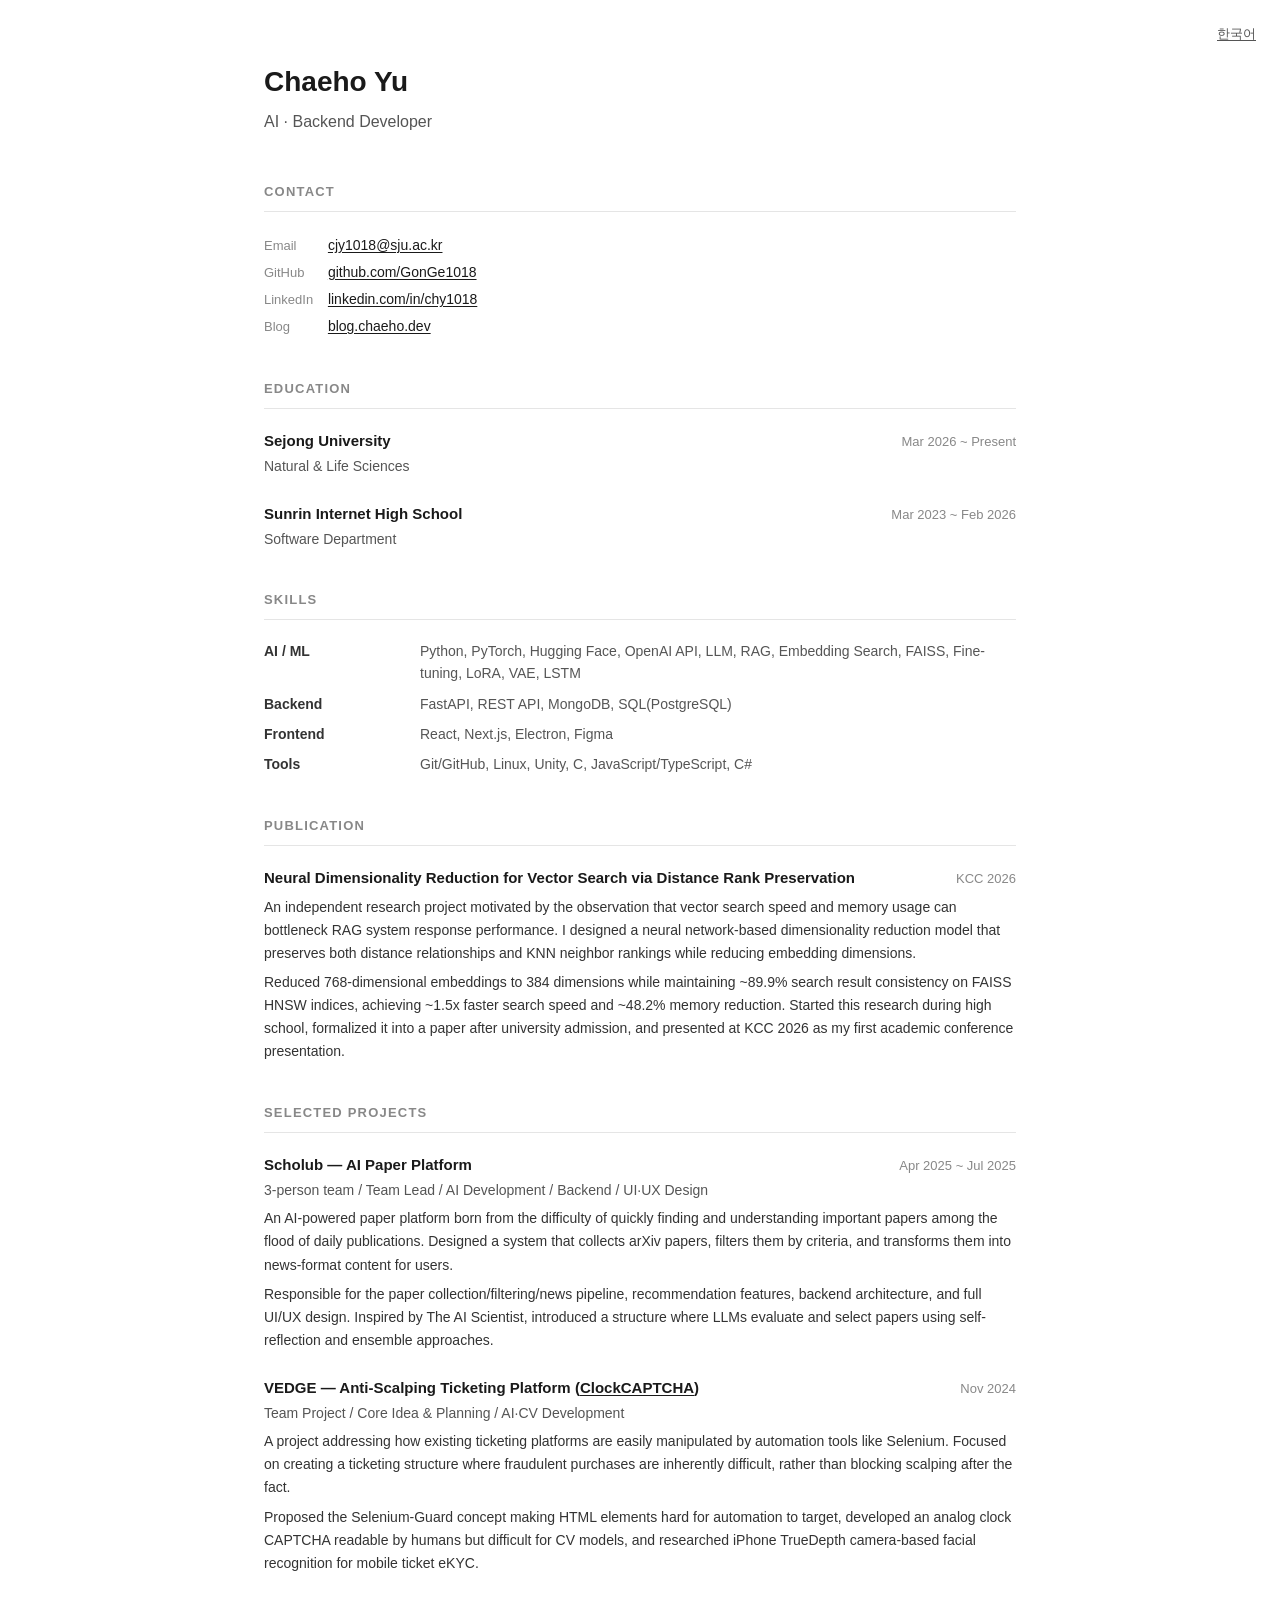
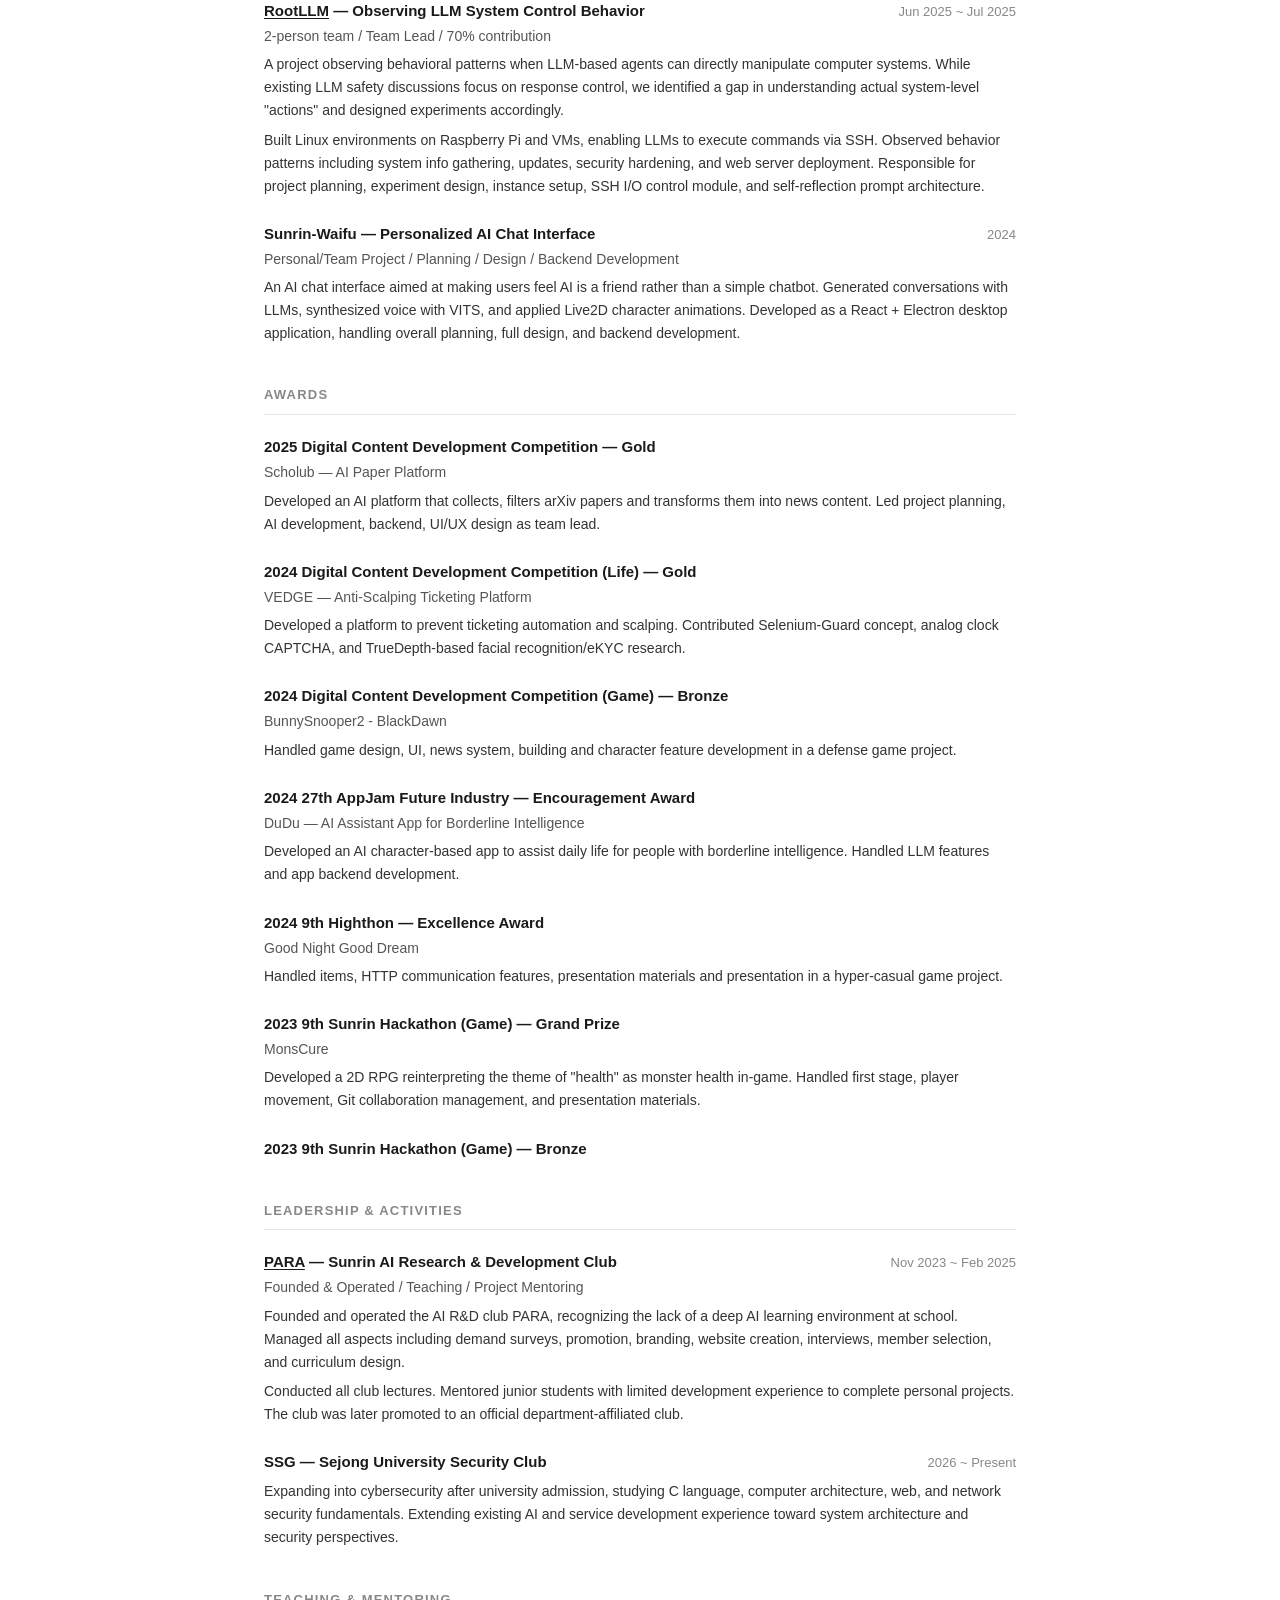
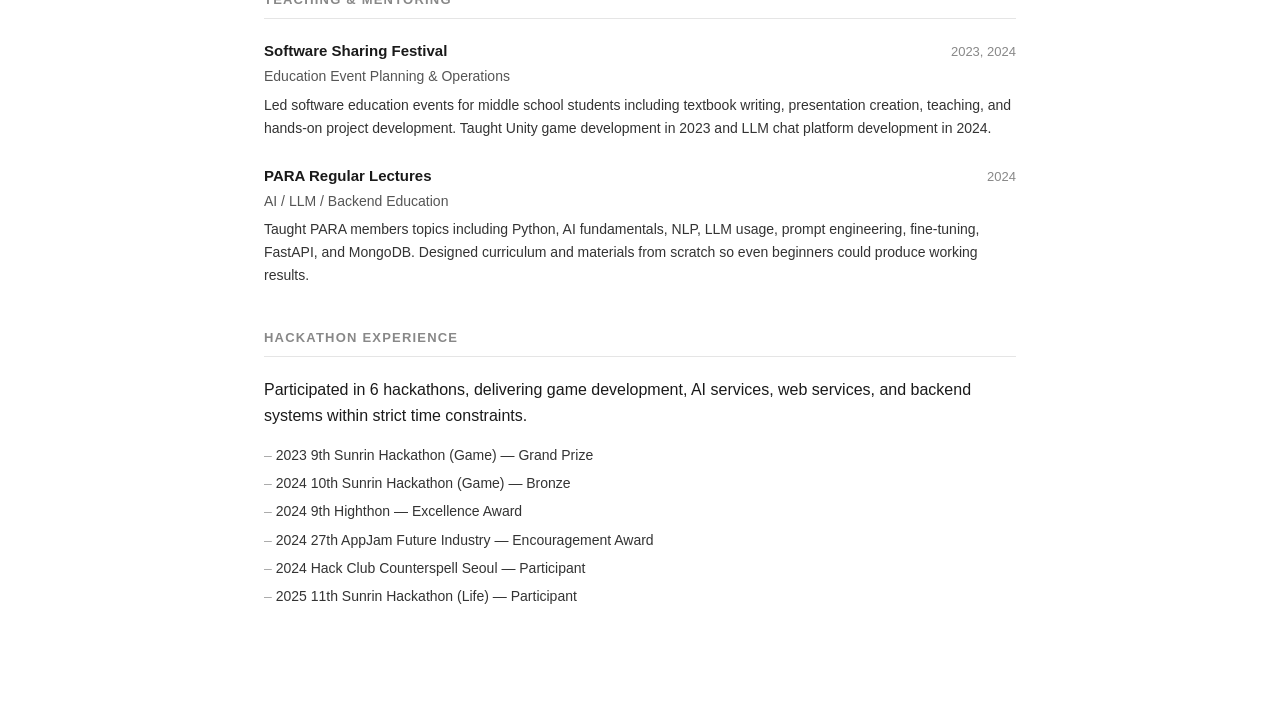
==== en/index.html @ c117a7dc "init: cv site" ====
<!DOCTYPE html>
<html lang="en">
<head>
  <meta charset="UTF-8">
  <meta name="viewport" content="width=device-width, initial-scale=1.0">
  <title>Chaeho Yu — AI · Backend Developer</title>
  <link rel="stylesheet" href="../style.css">
</head>
<body>
  <nav class="lang-switch"><a href="/">한국어</a></nav>

  <header>
    <h1>Chaeho Yu</h1>
    <p class="subtitle">AI · Backend Developer</p>
  </header>

  <section>
    <h2>Contact</h2>
    <ul class="contact-list">
      <li><span>Email</span> <a href="mailto:cjy1018@sju.ac.kr">cjy1018@sju.ac.kr</a></li>
      <li><span>GitHub</span> <a href="https://github.com/GonGe1018">github.com/GonGe1018</a></li>
      <li><span>LinkedIn</span> <a href="https://www.linkedin.com/in/chy1018/">linkedin.com/in/chy1018</a></li>
      <li><span>Blog</span> <a href="https://blog.chaeho.dev">blog.chaeho.dev</a></li>
    </ul>
  </section>

  <section>
    <h2>Education</h2>
    <div class="entry">
      <div class="entry-header">
        <h3>Sejong University</h3>
        <span class="date">Mar 2026 ~ Present</span>
      </div>
      <p class="role">Natural & Life Sciences</p>
    </div>
    <div class="entry">
      <div class="entry-header">
        <h3>Sunrin Internet High School</h3>
        <span class="date">Mar 2023 ~ Feb 2026</span>
      </div>
      <p class="role">Software Department</p>
    </div>
  </section>

  <section>
    <h2>Skills</h2>
    <dl class="skills-grid">
      <dt>AI / ML</dt>
      <dd>Python, PyTorch, Hugging Face, OpenAI API, LLM, RAG, Embedding Search, FAISS, Fine-tuning, LoRA, VAE, LSTM</dd>
      <dt>Backend</dt>
      <dd>FastAPI, REST API, MongoDB, SQL(PostgreSQL)</dd>
      <dt>Frontend</dt>
      <dd>React, Next.js, Electron, Figma</dd>
      <dt>Tools</dt>
      <dd>Git/GitHub, Linux, Unity, C, JavaScript/TypeScript, C#</dd>
    </dl>
  </section>

  <section>
    <h2>Publication</h2>
    <div class="entry">
      <div class="entry-header">
        <h3>Neural Dimensionality Reduction for Vector Search via Distance Rank Preservation</h3>
        <span class="date">KCC 2026</span>
      </div>
      <p class="desc">An independent research project motivated by the observation that vector search speed and memory usage can bottleneck RAG system response performance. I designed a neural network-based dimensionality reduction model that preserves both distance relationships and KNN neighbor rankings while reducing embedding dimensions.</p>
      <p class="desc">Reduced 768-dimensional embeddings to 384 dimensions while maintaining ~89.9% search result consistency on FAISS HNSW indices, achieving ~1.5x faster search speed and ~48.2% memory reduction. Started this research during high school, formalized it into a paper after university admission, and presented at KCC 2026 as my first academic conference presentation.</p>
    </div>
  </section>
  <section>
    <h2>Selected Projects</h2>
    <div class="entry">
      <div class="entry-header">
        <h3>Scholub — AI Paper Platform</h3>
        <span class="date">Apr 2025 ~ Jul 2025</span>
      </div>
      <p class="role">3-person team / Team Lead / AI Development / Backend / UI·UX Design</p>
      <p class="desc">An AI-powered paper platform born from the difficulty of quickly finding and understanding important papers among the flood of daily publications. Designed a system that collects arXiv papers, filters them by criteria, and transforms them into news-format content for users.</p>
      <p class="desc">Responsible for the paper collection/filtering/news pipeline, recommendation features, backend architecture, and full UI/UX design. Inspired by The AI Scientist, introduced a structure where LLMs evaluate and select papers using self-reflection and ensemble approaches.</p>
    </div>
    <div class="entry">
      <div class="entry-header">
        <h3>VEDGE — Anti-Scalping Ticketing Platform (<a href="https://github.com/GonGe1018/ClockCAPTCHA">ClockCAPTCHA</a>)</h3>
        <span class="date">Nov 2024</span>
      </div>
      <p class="role">Team Project / Core Idea & Planning / AI·CV Development</p>
      <p class="desc">A project addressing how existing ticketing platforms are easily manipulated by automation tools like Selenium. Focused on creating a ticketing structure where fraudulent purchases are inherently difficult, rather than blocking scalping after the fact.</p>
      <p class="desc">Proposed the Selenium-Guard concept making HTML elements hard for automation to target, developed an analog clock CAPTCHA readable by humans but difficult for CV models, and researched iPhone TrueDepth camera-based facial recognition for mobile ticket eKYC.</p>
    </div>
    <div class="entry">
      <div class="entry-header">
        <h3><a href="https://github.com/GonGe1018/RootLLM">RootLLM</a> — Observing LLM System Control Behavior</h3>
        <span class="date">Jun 2025 ~ Jul 2025</span>
      </div>
      <p class="role">2-person team / Team Lead / 70% contribution</p>
      <p class="desc">A project observing behavioral patterns when LLM-based agents can directly manipulate computer systems. While existing LLM safety discussions focus on response control, we identified a gap in understanding actual system-level "actions" and designed experiments accordingly.</p>
      <p class="desc">Built Linux environments on Raspberry Pi and VMs, enabling LLMs to execute commands via SSH. Observed behavior patterns including system info gathering, updates, security hardening, and web server deployment. Responsible for project planning, experiment design, instance setup, SSH I/O control module, and self-reflection prompt architecture.</p>
    </div>
    <div class="entry">
      <div class="entry-header">
        <h3>Sunrin-Waifu — Personalized AI Chat Interface</h3>
        <span class="date">2024</span>
      </div>
      <p class="role">Personal/Team Project / Planning / Design / Backend Development</p>
      <p class="desc">An AI chat interface aimed at making users feel AI is a friend rather than a simple chatbot. Generated conversations with LLMs, synthesized voice with VITS, and applied Live2D character animations. Developed as a React + Electron desktop application, handling overall planning, full design, and backend development.</p>
    </div>
  </section>

  <section>
    <h2>Awards</h2>
    <div class="entry">
      <div class="entry-header">
        <h3>2025 Digital Content Development Competition — Gold</h3>
      </div>
      <p class="role">Scholub — AI Paper Platform</p>
      <p class="desc">Developed an AI platform that collects, filters arXiv papers and transforms them into news content. Led project planning, AI development, backend, UI/UX design as team lead.</p>
    </div>
    <div class="entry">
      <div class="entry-header">
        <h3>2024 Digital Content Development Competition (Life) — Gold</h3>
      </div>
      <p class="role">VEDGE — Anti-Scalping Ticketing Platform</p>
      <p class="desc">Developed a platform to prevent ticketing automation and scalping. Contributed Selenium-Guard concept, analog clock CAPTCHA, and TrueDepth-based facial recognition/eKYC research.</p>
    </div>
    <div class="entry">
      <div class="entry-header">
        <h3>2024 Digital Content Development Competition (Game) — Bronze</h3>
      </div>
      <p class="role">BunnySnooper2 - BlackDawn</p>
      <p class="desc">Handled game design, UI, news system, building and character feature development in a defense game project.</p>
    </div>
    <div class="entry">
      <div class="entry-header">
        <h3>2024 27th AppJam Future Industry — Encouragement Award</h3>
      </div>
      <p class="role">DuDu — AI Assistant App for Borderline Intelligence</p>
      <p class="desc">Developed an AI character-based app to assist daily life for people with borderline intelligence. Handled LLM features and app backend development.</p>
    </div>
    <div class="entry">
      <div class="entry-header">
        <h3>2024 9th Highthon — Excellence Award</h3>
      </div>
      <p class="role">Good Night Good Dream</p>
      <p class="desc">Handled items, HTTP communication features, presentation materials and presentation in a hyper-casual game project.</p>
    </div>
    <div class="entry">
      <div class="entry-header">
        <h3>2023 9th Sunrin Hackathon (Game) — Grand Prize</h3>
      </div>
      <p class="role">MonsCure</p>
      <p class="desc">Developed a 2D RPG reinterpreting the theme of "health" as monster health in-game. Handled first stage, player movement, Git collaboration management, and presentation materials.</p>
    </div>
    <div class="entry">
      <div class="entry-header">
        <h3>2023 9th Sunrin Hackathon (Game) — Bronze</h3>
      </div>
    </div>
  </section>

  <section>
    <h2>Leadership & Activities</h2>
    <div class="entry">
      <div class="entry-header">
        <h3><a href="https://sunrin-para.dev/">PARA</a> — Sunrin AI Research & Development Club</h3>
        <span class="date">Nov 2023 ~ Feb 2025</span>
      </div>
      <p class="role">Founded & Operated / Teaching / Project Mentoring</p>
      <p class="desc">Founded and operated the AI R&D club PARA, recognizing the lack of a deep AI learning environment at school. Managed all aspects including demand surveys, promotion, branding, website creation, interviews, member selection, and curriculum design.</p>
      <p class="desc">Conducted all club lectures. Mentored junior students with limited development experience to complete personal projects. The club was later promoted to an official department-affiliated club.</p>
    </div>
    <div class="entry">
      <div class="entry-header">
        <h3>SSG — Sejong University Security Club</h3>
        <span class="date">2026 ~ Present</span>
      </div>
      <p class="desc">Expanding into cybersecurity after university admission, studying C language, computer architecture, web, and network security fundamentals. Extending existing AI and service development experience toward system architecture and security perspectives.</p>
    </div>
  </section>

  <section>
    <h2>Teaching & Mentoring</h2>
    <div class="entry">
      <div class="entry-header">
        <h3>Software Sharing Festival</h3>
        <span class="date">2023, 2024</span>
      </div>
      <p class="role">Education Event Planning & Operations</p>
      <p class="desc">Led software education events for middle school students including textbook writing, presentation creation, teaching, and hands-on project development. Taught Unity game development in 2023 and LLM chat platform development in 2024.</p>
    </div>
    <div class="entry">
      <div class="entry-header">
        <h3>PARA Regular Lectures</h3>
        <span class="date">2024</span>
      </div>
      <p class="role">AI / LLM / Backend Education</p>
      <p class="desc">Taught PARA members topics including Python, AI fundamentals, NLP, LLM usage, prompt engineering, fine-tuning, FastAPI, and MongoDB. Designed curriculum and materials from scratch so even beginners could produce working results.</p>
    </div>
  </section>

  <section>
    <h2>Hackathon Experience</h2>
    <p class="desc" style="margin-bottom: 12px;">Participated in 6 hackathons, delivering game development, AI services, web services, and backend systems within strict time constraints.</p>
    <ul class="plain">
      <li>2023 9th Sunrin Hackathon (Game) — Grand Prize</li>
      <li>2024 10th Sunrin Hackathon (Game) — Bronze</li>
      <li>2024 9th Highthon — Excellence Award</li>
      <li>2024 27th AppJam Future Industry — Encouragement Award</li>
      <li>2024 Hack Club Counterspell Seoul — Participant</li>
      <li>2025 11th Sunrin Hackathon (Life) — Participant</li>
    </ul>
  </section>

</body>
</html>
---- style.css ----
* {
  margin: 0;
  padding: 0;
  box-sizing: border-box;
}

body {
  font-family: -apple-system, BlinkMacSystemFont, "Segoe UI", Roboto, "Helvetica Neue", Arial, sans-serif;
  line-height: 1.6;
  color: #1a1a1a;
  background: #fff;
  max-width: 800px;
  margin: 0 auto;
  padding: 60px 24px;
}

a {
  color: #1a1a1a;
  text-decoration: underline;
  text-underline-offset: 2px;
}

a:hover {
  color: #555;
}

header {
  margin-bottom: 48px;
}

header h1 {
  font-size: 28px;
  font-weight: 700;
  margin-bottom: 4px;
}

header .subtitle {
  font-size: 16px;
  color: #555;
  margin-bottom: 12px;
}

header .bio {
  font-size: 14px;
  color: #333;
  line-height: 1.7;
}

.lang-switch {
  position: absolute;
  top: 24px;
  right: 24px;
  font-size: 13px;
  color: #888;
}

.lang-switch a {
  color: #555;
  font-weight: 500;
}

section {
  margin-bottom: 40px;
}

section > h2 {
  font-size: 13px;
  font-weight: 700;
  text-transform: uppercase;
  letter-spacing: 1.2px;
  color: #888;
  border-bottom: 1px solid #e5e5e5;
  padding-bottom: 8px;
  margin-bottom: 20px;
}

.entry {
  margin-bottom: 24px;
}

.entry-header {
  display: flex;
  justify-content: space-between;
  align-items: baseline;
  flex-wrap: wrap;
  gap: 4px;
}

.entry-header h3 {
  font-size: 15px;
  font-weight: 600;
}

.entry-header .date {
  font-size: 13px;
  color: #888;
  white-space: nowrap;
}

.entry .role {
  font-size: 14px;
  color: #555;
  margin-top: 2px;
}

.entry .desc {
  font-size: 14px;
  color: #333;
  margin-top: 6px;
  line-height: 1.65;
}

.skills-grid {
  display: grid;
  grid-template-columns: 140px 1fr;
  gap: 8px 16px;
  font-size: 14px;
}

.skills-grid dt {
  font-weight: 600;
  color: #333;
}

.skills-grid dd {
  color: #555;
}

ul.plain {
  list-style: none;
  padding: 0;
}

ul.plain li {
  font-size: 14px;
  color: #333;
  padding: 3px 0;
}

ul.plain li::before {
  content: "– ";
  color: #aaa;
}

.contact-list {
  list-style: none;
  padding: 0;
  font-size: 14px;
}

.contact-list li {
  padding: 2px 0;
}

.contact-list li span {
  display: inline-block;
  width: 60px;
  color: #888;
  font-size: 13px;
}

@media (max-width: 600px) {
  body {
    padding: 40px 16px;
  }

  .skills-grid {
    grid-template-columns: 1fr;
  }

  .entry-header {
    flex-direction: column;
  }

  .lang-switch {
    position: static;
    margin-bottom: 20px;
  }
}
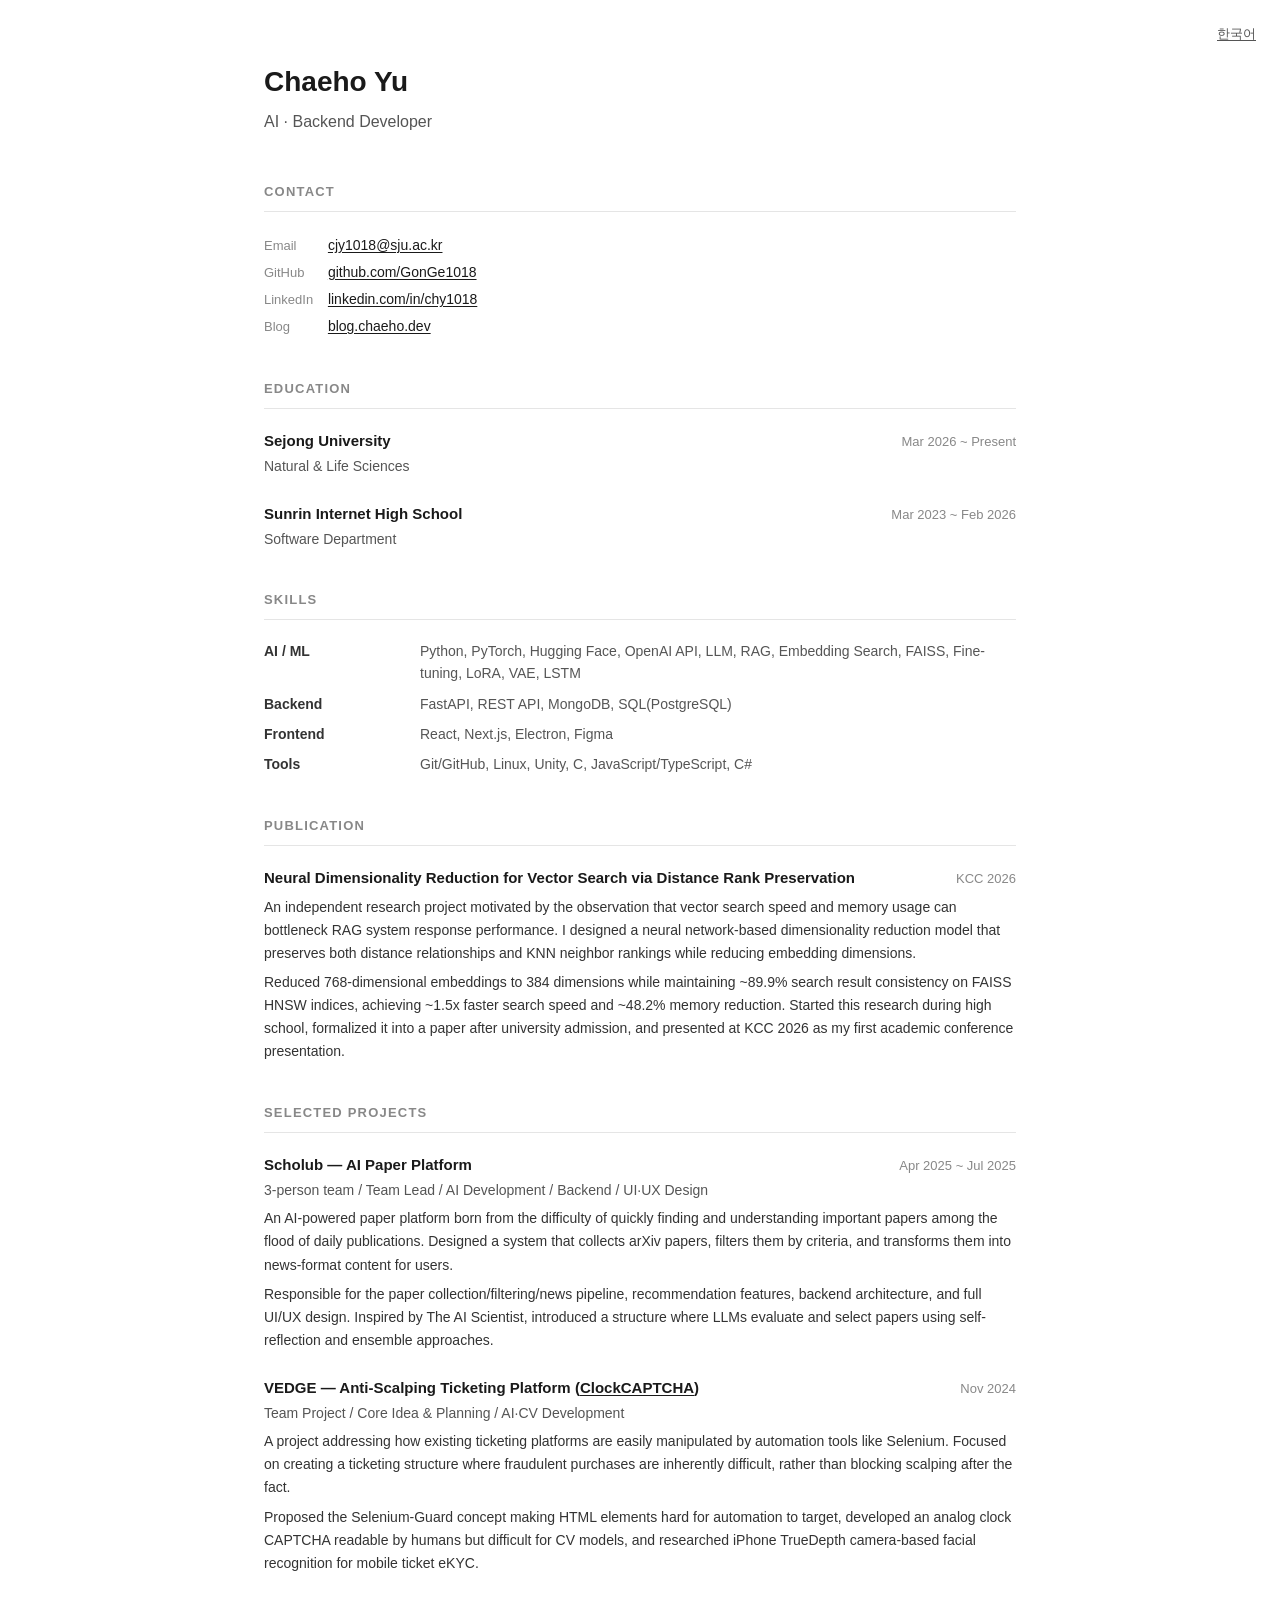
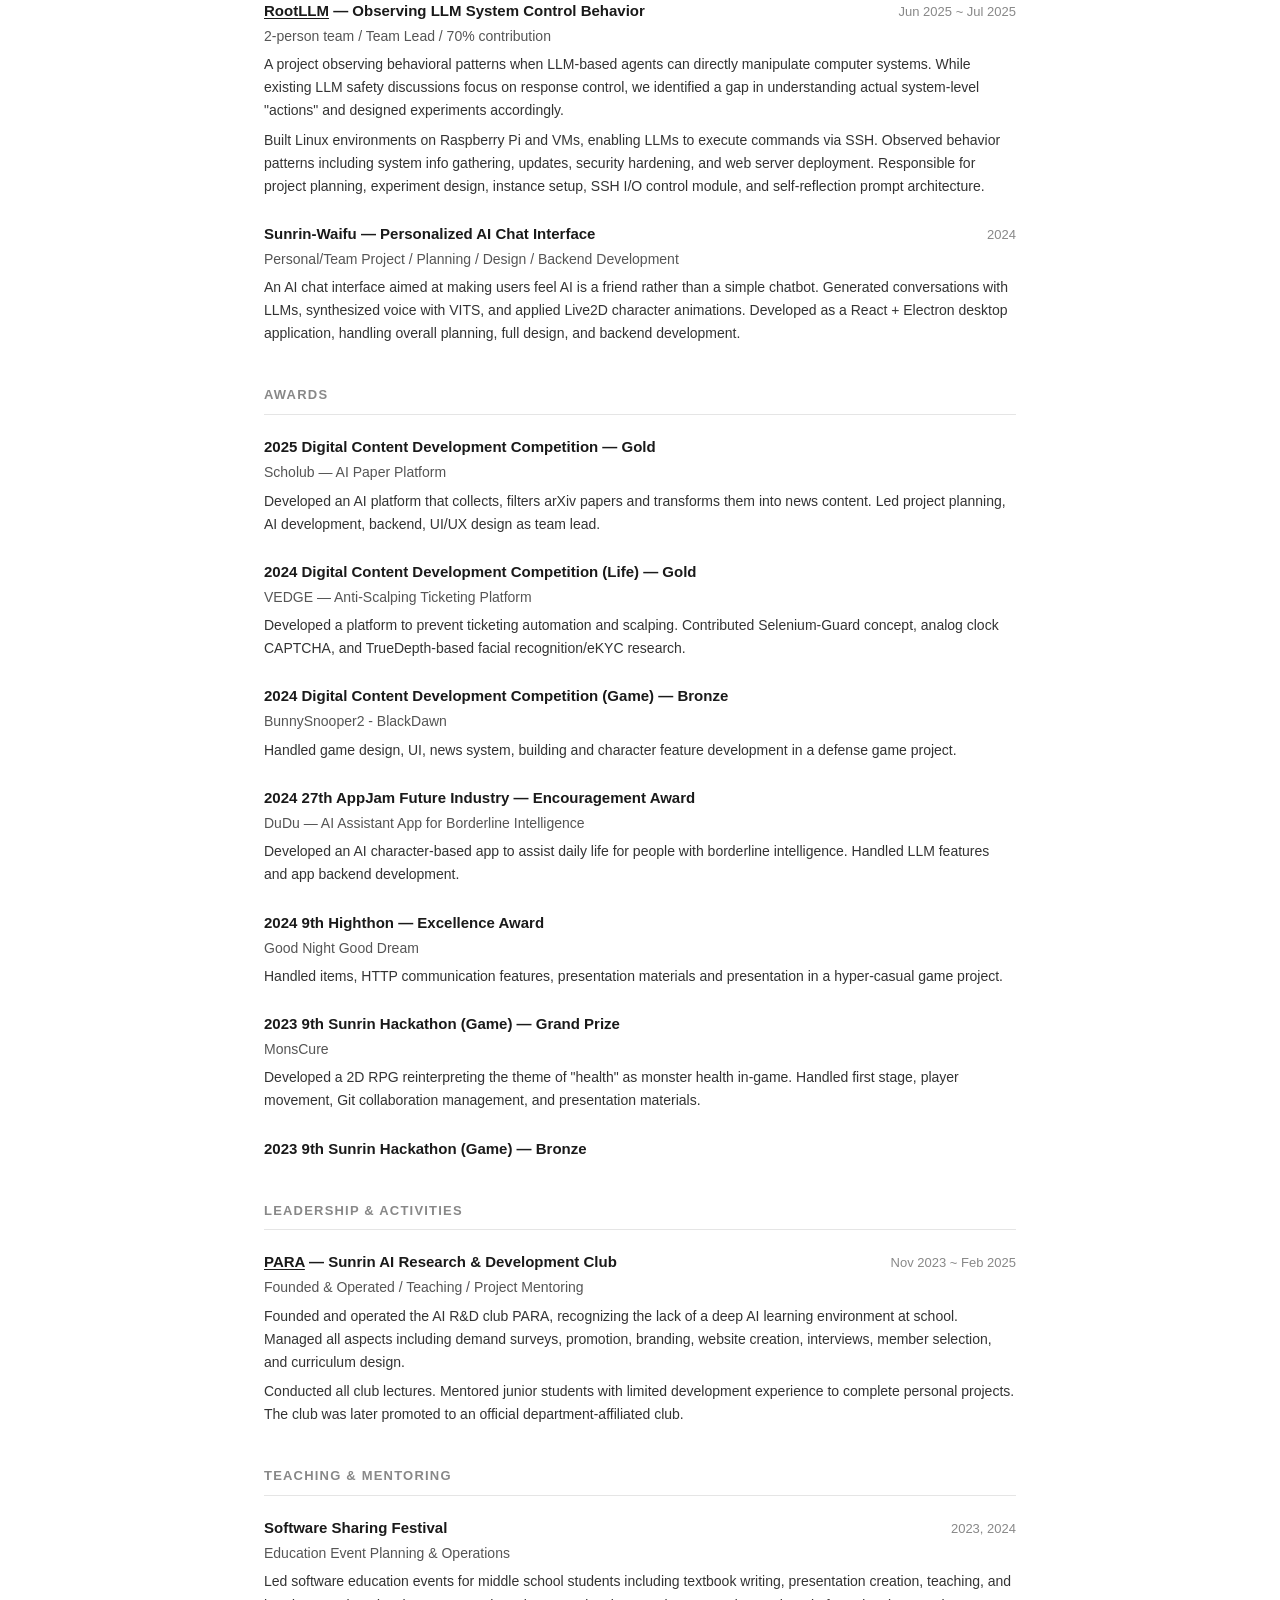
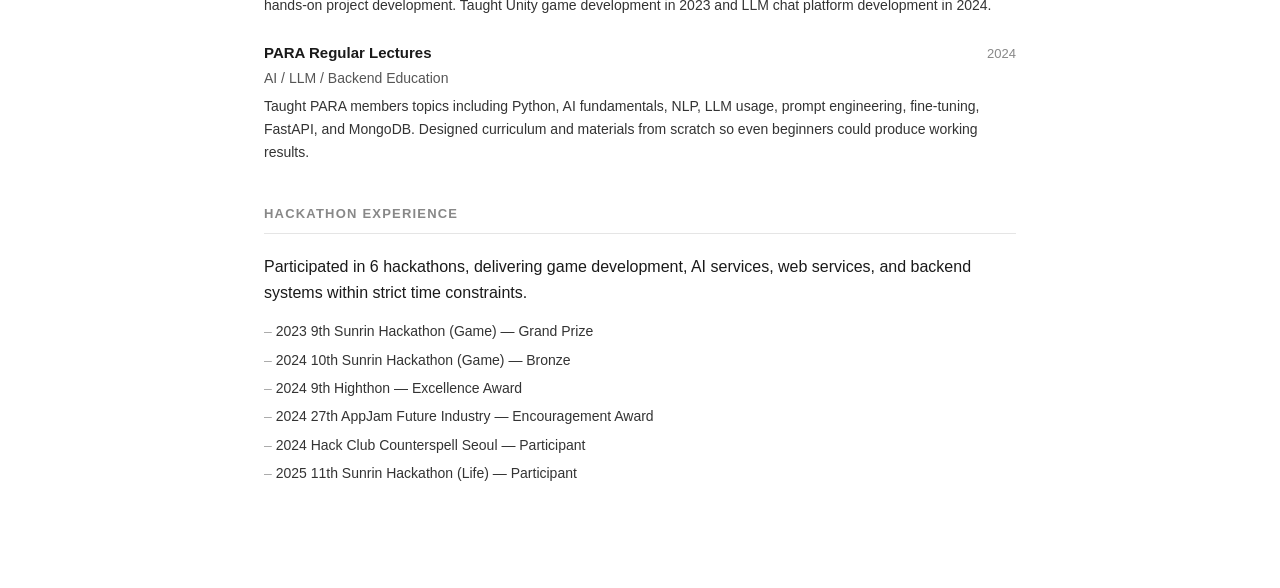
==== commit 552c2030: "fix: remove SSG activity Ultraworked with [Sisyphus](https://github.com/code-yeongyu/oh-my-openagent" ====
--- a/en/index.html
+++ b/en/index.html
@@ -168,13 +168,6 @@
       <p class="desc">Founded and operated the AI R&D club PARA, recognizing the lack of a deep AI learning environment at school. Managed all aspects including demand surveys, promotion, branding, website creation, interviews, member selection, and curriculum design.</p>
       <p class="desc">Conducted all club lectures. Mentored junior students with limited development experience to complete personal projects. The club was later promoted to an official department-affiliated club.</p>
     </div>
-    <div class="entry">
-      <div class="entry-header">
-        <h3>SSG — Sejong University Security Club</h3>
-        <span class="date">2026 ~ Present</span>
-      </div>
-      <p class="desc">Expanding into cybersecurity after university admission, studying C language, computer architecture, web, and network security fundamentals. Extending existing AI and service development experience toward system architecture and security perspectives.</p>
-    </div>
   </section>
 
   <section>
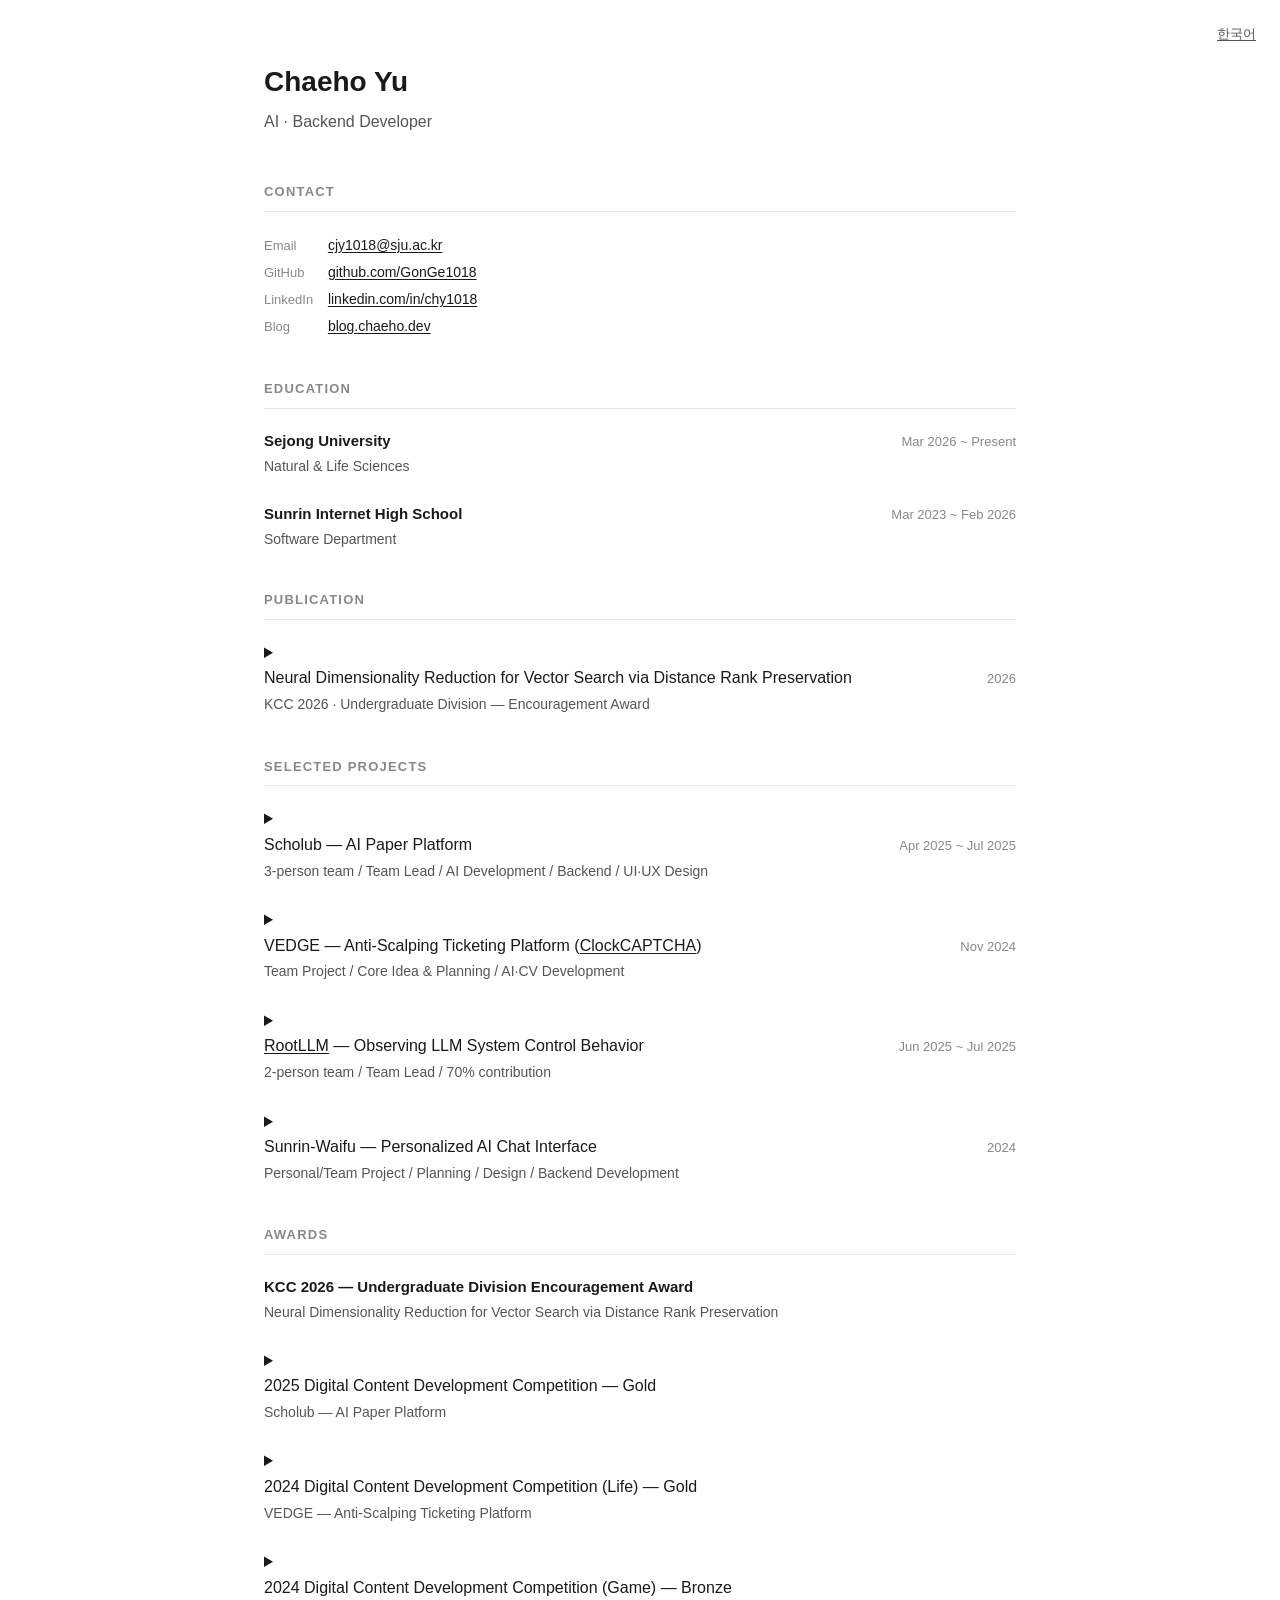
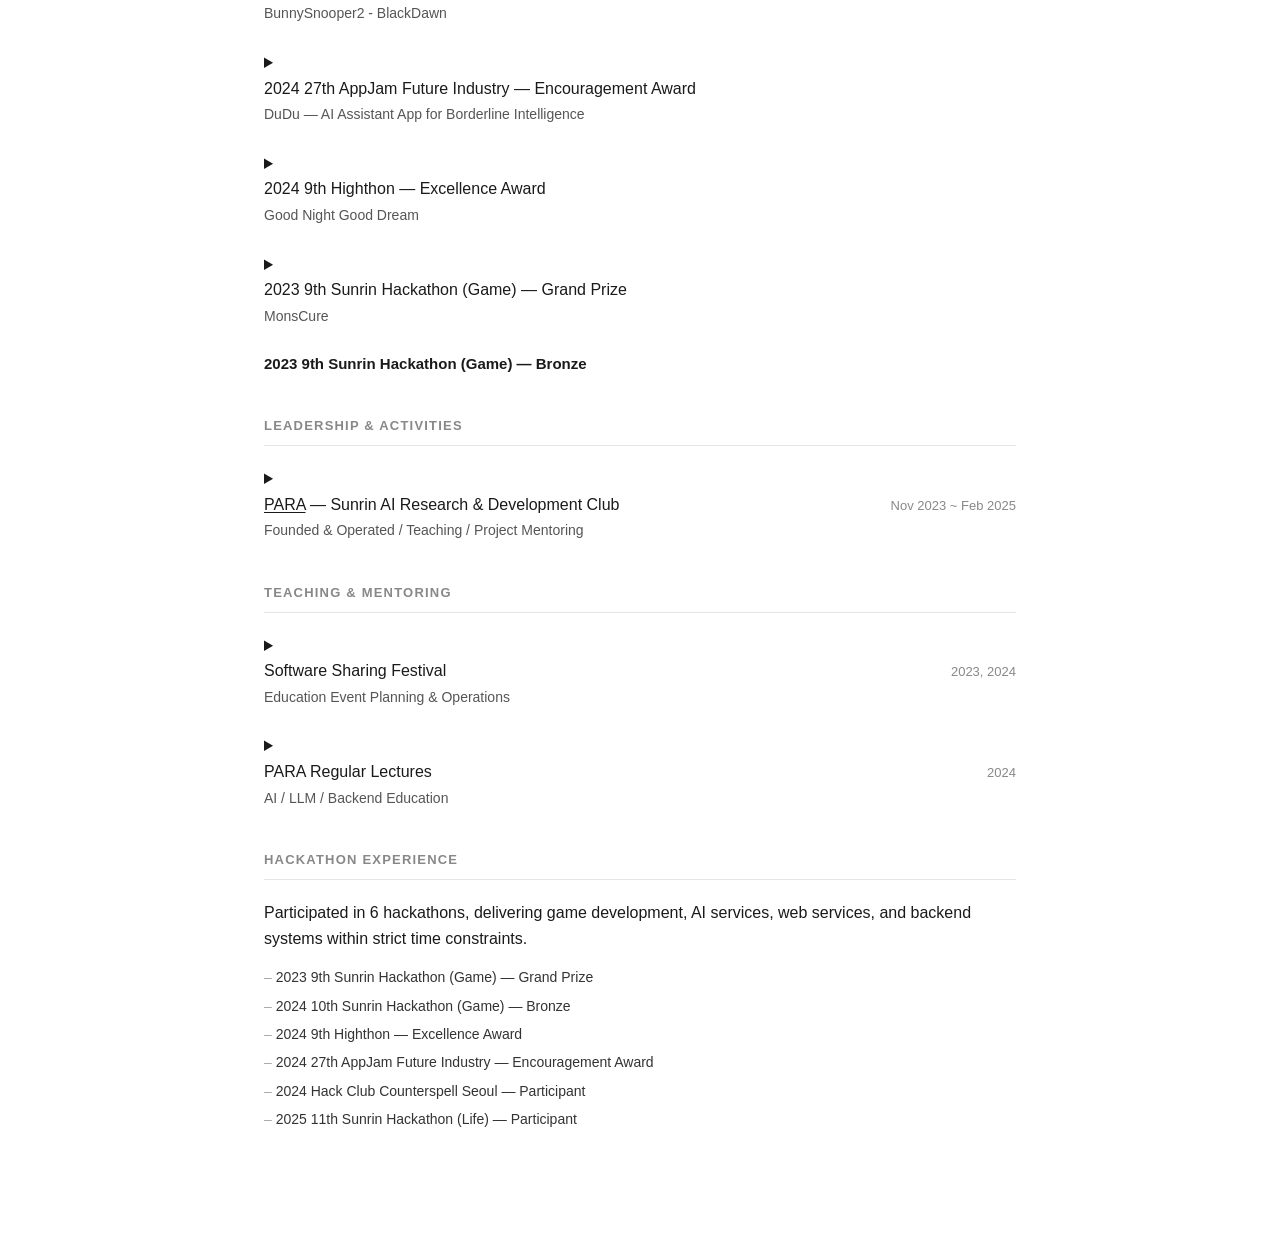
==== commit 10e8a975: "feat: simplify bilingual CV and add KCC award" ====
--- a/en/index.html
+++ b/en/index.html
@@ -43,113 +43,128 @@
   </section>
 
   <section>
-    <h2>Skills</h2>
-    <dl class="skills-grid">
-      <dt>AI / ML</dt>
-      <dd>Python, PyTorch, Hugging Face, OpenAI API, LLM, RAG, Embedding Search, FAISS, Fine-tuning, LoRA, VAE, LSTM</dd>
-      <dt>Backend</dt>
-      <dd>FastAPI, REST API, MongoDB, SQL(PostgreSQL)</dd>
-      <dt>Frontend</dt>
-      <dd>React, Next.js, Electron, Figma</dd>
-      <dt>Tools</dt>
-      <dd>Git/GitHub, Linux, Unity, C, JavaScript/TypeScript, C#</dd>
-    </dl>
-  </section>
-
-  <section>
     <h2>Publication</h2>
-    <div class="entry">
-      <div class="entry-header">
-        <h3>Neural Dimensionality Reduction for Vector Search via Distance Rank Preservation</h3>
-        <span class="date">KCC 2026</span>
-      </div>
-      <p class="desc">An independent research project motivated by the observation that vector search speed and memory usage can bottleneck RAG system response performance. I designed a neural network-based dimensionality reduction model that preserves both distance relationships and KNN neighbor rankings while reducing embedding dimensions.</p>
-      <p class="desc">Reduced 768-dimensional embeddings to 384 dimensions while maintaining ~89.9% search result consistency on FAISS HNSW indices, achieving ~1.5x faster search speed and ~48.2% memory reduction. Started this research during high school, formalized it into a paper after university admission, and presented at KCC 2026 as my first academic conference presentation.</p>
-    </div>
+    <details class="entry entry-details">
+      <summary>
+        <span class="entry-header">
+          <span class="entry-title" role="heading" aria-level="3">Neural Dimensionality Reduction for Vector Search via Distance Rank Preservation</span>
+          <span class="date">2026</span>
+        </span>
+        <span class="role">KCC 2026 · Undergraduate Division — Encouragement Award</span>
+      </summary>
+        <p class="desc">An independent research project motivated by the observation that vector search speed and memory usage can bottleneck RAG system response performance. I designed a neural network-based dimensionality reduction model that preserves both distance relationships and KNN neighbor rankings while reducing embedding dimensions.</p>
+        <p class="desc">Reduced 768-dimensional embeddings to 384 dimensions while maintaining ~89.9% search result consistency on FAISS HNSW indices, achieving ~1.5x faster search speed and ~48.2% memory reduction. Started this research during high school, formalized it into a paper after university admission, and presented at KCC 2026 as my first academic conference presentation.</p>
+    </details>
   </section>
   <section>
     <h2>Selected Projects</h2>
-    <div class="entry">
-      <div class="entry-header">
-        <h3>Scholub — AI Paper Platform</h3>
-        <span class="date">Apr 2025 ~ Jul 2025</span>
-      </div>
-      <p class="role">3-person team / Team Lead / AI Development / Backend / UI·UX Design</p>
-      <p class="desc">An AI-powered paper platform born from the difficulty of quickly finding and understanding important papers among the flood of daily publications. Designed a system that collects arXiv papers, filters them by criteria, and transforms them into news-format content for users.</p>
-      <p class="desc">Responsible for the paper collection/filtering/news pipeline, recommendation features, backend architecture, and full UI/UX design. Inspired by The AI Scientist, introduced a structure where LLMs evaluate and select papers using self-reflection and ensemble approaches.</p>
-    </div>
-    <div class="entry">
-      <div class="entry-header">
-        <h3>VEDGE — Anti-Scalping Ticketing Platform (<a href="https://github.com/GonGe1018/ClockCAPTCHA">ClockCAPTCHA</a>)</h3>
-        <span class="date">Nov 2024</span>
-      </div>
-      <p class="role">Team Project / Core Idea & Planning / AI·CV Development</p>
-      <p class="desc">A project addressing how existing ticketing platforms are easily manipulated by automation tools like Selenium. Focused on creating a ticketing structure where fraudulent purchases are inherently difficult, rather than blocking scalping after the fact.</p>
-      <p class="desc">Proposed the Selenium-Guard concept making HTML elements hard for automation to target, developed an analog clock CAPTCHA readable by humans but difficult for CV models, and researched iPhone TrueDepth camera-based facial recognition for mobile ticket eKYC.</p>
-    </div>
-    <div class="entry">
-      <div class="entry-header">
-        <h3><a href="https://github.com/GonGe1018/RootLLM">RootLLM</a> — Observing LLM System Control Behavior</h3>
-        <span class="date">Jun 2025 ~ Jul 2025</span>
-      </div>
-      <p class="role">2-person team / Team Lead / 70% contribution</p>
-      <p class="desc">A project observing behavioral patterns when LLM-based agents can directly manipulate computer systems. While existing LLM safety discussions focus on response control, we identified a gap in understanding actual system-level "actions" and designed experiments accordingly.</p>
-      <p class="desc">Built Linux environments on Raspberry Pi and VMs, enabling LLMs to execute commands via SSH. Observed behavior patterns including system info gathering, updates, security hardening, and web server deployment. Responsible for project planning, experiment design, instance setup, SSH I/O control module, and self-reflection prompt architecture.</p>
-    </div>
-    <div class="entry">
-      <div class="entry-header">
-        <h3>Sunrin-Waifu — Personalized AI Chat Interface</h3>
-        <span class="date">2024</span>
-      </div>
-      <p class="role">Personal/Team Project / Planning / Design / Backend Development</p>
-      <p class="desc">An AI chat interface aimed at making users feel AI is a friend rather than a simple chatbot. Generated conversations with LLMs, synthesized voice with VITS, and applied Live2D character animations. Developed as a React + Electron desktop application, handling overall planning, full design, and backend development.</p>
-    </div>
+    <details class="entry entry-details">
+      <summary>
+        <span class="entry-header">
+          <span class="entry-title" role="heading" aria-level="3">Scholub — AI Paper Platform</span>
+          <span class="date">Apr 2025 ~ Jul 2025</span>
+        </span>
+        <span class="role">3-person team / Team Lead / AI Development / Backend / UI·UX Design</span>
+      </summary>
+        <p class="desc">An AI-powered paper platform born from the difficulty of quickly finding and understanding important papers among the flood of daily publications. Designed a system that collects arXiv papers, filters them by criteria, and transforms them into news-format content for users.</p>
+        <p class="desc">Responsible for the paper collection/filtering/news pipeline, recommendation features, backend architecture, and full UI/UX design. Inspired by The AI Scientist, introduced a structure where LLMs evaluate and select papers using self-reflection and ensemble approaches.</p>
+    </details>
+    <details class="entry entry-details">
+      <summary>
+        <span class="entry-header">
+          <span class="entry-title" role="heading" aria-level="3">VEDGE — Anti-Scalping Ticketing Platform (<a href="https://github.com/GonGe1018/ClockCAPTCHA">ClockCAPTCHA</a>)</span>
+          <span class="date">Nov 2024</span>
+        </span>
+        <span class="role">Team Project / Core Idea & Planning / AI·CV Development</span>
+      </summary>
+        <p class="desc">A project addressing how existing ticketing platforms are easily manipulated by automation tools like Selenium. Focused on creating a ticketing structure where fraudulent purchases are inherently difficult, rather than blocking scalping after the fact.</p>
+        <p class="desc">Proposed the Selenium-Guard concept making HTML elements hard for automation to target, developed an analog clock CAPTCHA readable by humans but difficult for CV models, and researched iPhone TrueDepth camera-based facial recognition for mobile ticket eKYC.</p>
+    </details>
+    <details class="entry entry-details">
+      <summary>
+        <span class="entry-header">
+          <span class="entry-title" role="heading" aria-level="3"><a href="https://github.com/GonGe1018/RootLLM">RootLLM</a> — Observing LLM System Control Behavior</span>
+          <span class="date">Jun 2025 ~ Jul 2025</span>
+        </span>
+        <span class="role">2-person team / Team Lead / 70% contribution</span>
+      </summary>
+        <p class="desc">A project observing behavioral patterns when LLM-based agents can directly manipulate computer systems. While existing LLM safety discussions focus on response control, we identified a gap in understanding actual system-level "actions" and designed experiments accordingly.</p>
+        <p class="desc">Built Linux environments on Raspberry Pi and VMs, enabling LLMs to execute commands via SSH. Observed behavior patterns including system info gathering, updates, security hardening, and web server deployment. Responsible for project planning, experiment design, instance setup, SSH I/O control module, and self-reflection prompt architecture.</p>
+    </details>
+    <details class="entry entry-details">
+      <summary>
+        <span class="entry-header">
+          <span class="entry-title" role="heading" aria-level="3">Sunrin-Waifu — Personalized AI Chat Interface</span>
+          <span class="date">2024</span>
+        </span>
+        <span class="role">Personal/Team Project / Planning / Design / Backend Development</span>
+      </summary>
+        <p class="desc">An AI chat interface aimed at making users feel AI is a friend rather than a simple chatbot. Generated conversations with LLMs, synthesized voice with VITS, and applied Live2D character animations. Developed as a React + Electron desktop application, handling overall planning, full design, and backend development.</p>
+    </details>
   </section>
 
   <section>
     <h2>Awards</h2>
     <div class="entry">
       <div class="entry-header">
-        <h3>2025 Digital Content Development Competition — Gold</h3>
-      </div>
-      <p class="role">Scholub — AI Paper Platform</p>
-      <p class="desc">Developed an AI platform that collects, filters arXiv papers and transforms them into news content. Led project planning, AI development, backend, UI/UX design as team lead.</p>
-    </div>
-    <div class="entry">
-      <div class="entry-header">
-        <h3>2024 Digital Content Development Competition (Life) — Gold</h3>
-      </div>
-      <p class="role">VEDGE — Anti-Scalping Ticketing Platform</p>
-      <p class="desc">Developed a platform to prevent ticketing automation and scalping. Contributed Selenium-Guard concept, analog clock CAPTCHA, and TrueDepth-based facial recognition/eKYC research.</p>
-    </div>
-    <div class="entry">
-      <div class="entry-header">
-        <h3>2024 Digital Content Development Competition (Game) — Bronze</h3>
-      </div>
-      <p class="role">BunnySnooper2 - BlackDawn</p>
-      <p class="desc">Handled game design, UI, news system, building and character feature development in a defense game project.</p>
-    </div>
-    <div class="entry">
-      <div class="entry-header">
-        <h3>2024 27th AppJam Future Industry — Encouragement Award</h3>
-      </div>
-      <p class="role">DuDu — AI Assistant App for Borderline Intelligence</p>
-      <p class="desc">Developed an AI character-based app to assist daily life for people with borderline intelligence. Handled LLM features and app backend development.</p>
-    </div>
-    <div class="entry">
-      <div class="entry-header">
-        <h3>2024 9th Highthon — Excellence Award</h3>
-      </div>
-      <p class="role">Good Night Good Dream</p>
-      <p class="desc">Handled items, HTTP communication features, presentation materials and presentation in a hyper-casual game project.</p>
-    </div>
-    <div class="entry">
-      <div class="entry-header">
-        <h3>2023 9th Sunrin Hackathon (Game) — Grand Prize</h3>
-      </div>
-      <p class="role">MonsCure</p>
-      <p class="desc">Developed a 2D RPG reinterpreting the theme of "health" as monster health in-game. Handled first stage, player movement, Git collaboration management, and presentation materials.</p>
-    </div>
+        <h3>KCC 2026 — Undergraduate Division Encouragement Award</h3>
+      </div>
+      <p class="role">Neural Dimensionality Reduction for Vector Search via Distance Rank Preservation</p>
+    </div>
+    <details class="entry entry-details">
+      <summary>
+        <span class="entry-header">
+          <span class="entry-title" role="heading" aria-level="3">2025 Digital Content Development Competition — Gold</span>
+        </span>
+        <span class="role">Scholub — AI Paper Platform</span>
+      </summary>
+        <p class="desc">Developed an AI platform that collects, filters arXiv papers and transforms them into news content. Led project planning, AI development, backend, UI/UX design as team lead.</p>
+    </details>
+    <details class="entry entry-details">
+      <summary>
+        <span class="entry-header">
+          <span class="entry-title" role="heading" aria-level="3">2024 Digital Content Development Competition (Life) — Gold</span>
+        </span>
+        <span class="role">VEDGE — Anti-Scalping Ticketing Platform</span>
+      </summary>
+        <p class="desc">Developed a platform to prevent ticketing automation and scalping. Contributed Selenium-Guard concept, analog clock CAPTCHA, and TrueDepth-based facial recognition/eKYC research.</p>
+    </details>
+    <details class="entry entry-details">
+      <summary>
+        <span class="entry-header">
+          <span class="entry-title" role="heading" aria-level="3">2024 Digital Content Development Competition (Game) — Bronze</span>
+        </span>
+        <span class="role">BunnySnooper2 - BlackDawn</span>
+      </summary>
+        <p class="desc">Handled game design, UI, news system, building and character feature development in a defense game project.</p>
+    </details>
+    <details class="entry entry-details">
+      <summary>
+        <span class="entry-header">
+          <span class="entry-title" role="heading" aria-level="3">2024 27th AppJam Future Industry — Encouragement Award</span>
+        </span>
+        <span class="role">DuDu — AI Assistant App for Borderline Intelligence</span>
+      </summary>
+        <p class="desc">Developed an AI character-based app to assist daily life for people with borderline intelligence. Handled LLM features and app backend development.</p>
+    </details>
+    <details class="entry entry-details">
+      <summary>
+        <span class="entry-header">
+          <span class="entry-title" role="heading" aria-level="3">2024 9th Highthon — Excellence Award</span>
+        </span>
+        <span class="role">Good Night Good Dream</span>
+      </summary>
+        <p class="desc">Handled items, HTTP communication features, presentation materials and presentation in a hyper-casual game project.</p>
+    </details>
+    <details class="entry entry-details">
+      <summary>
+        <span class="entry-header">
+          <span class="entry-title" role="heading" aria-level="3">2023 9th Sunrin Hackathon (Game) — Grand Prize</span>
+        </span>
+        <span class="role">MonsCure</span>
+      </summary>
+        <p class="desc">Developed a 2D RPG reinterpreting the theme of "health" as monster health in-game. Handled first stage, player movement, Git collaboration management, and presentation materials.</p>
+    </details>
     <div class="entry">
       <div class="entry-header">
         <h3>2023 9th Sunrin Hackathon (Game) — Bronze</h3>
@@ -159,35 +174,41 @@
 
   <section>
     <h2>Leadership & Activities</h2>
-    <div class="entry">
-      <div class="entry-header">
-        <h3><a href="https://sunrin-para.dev/">PARA</a> — Sunrin AI Research & Development Club</h3>
-        <span class="date">Nov 2023 ~ Feb 2025</span>
-      </div>
-      <p class="role">Founded & Operated / Teaching / Project Mentoring</p>
-      <p class="desc">Founded and operated the AI R&D club PARA, recognizing the lack of a deep AI learning environment at school. Managed all aspects including demand surveys, promotion, branding, website creation, interviews, member selection, and curriculum design.</p>
-      <p class="desc">Conducted all club lectures. Mentored junior students with limited development experience to complete personal projects. The club was later promoted to an official department-affiliated club.</p>
-    </div>
+    <details class="entry entry-details">
+      <summary>
+        <span class="entry-header">
+          <span class="entry-title" role="heading" aria-level="3"><a href="https://sunrin-para.dev/">PARA</a> — Sunrin AI Research & Development Club</span>
+          <span class="date">Nov 2023 ~ Feb 2025</span>
+        </span>
+        <span class="role">Founded & Operated / Teaching / Project Mentoring</span>
+      </summary>
+        <p class="desc">Founded and operated the AI R&D club PARA, recognizing the lack of a deep AI learning environment at school. Managed all aspects including demand surveys, promotion, branding, website creation, interviews, member selection, and curriculum design.</p>
+        <p class="desc">Conducted all club lectures. Mentored junior students with limited development experience to complete personal projects. The club was later promoted to an official department-affiliated club.</p>
+    </details>
   </section>
 
   <section>
     <h2>Teaching & Mentoring</h2>
-    <div class="entry">
-      <div class="entry-header">
-        <h3>Software Sharing Festival</h3>
-        <span class="date">2023, 2024</span>
-      </div>
-      <p class="role">Education Event Planning & Operations</p>
-      <p class="desc">Led software education events for middle school students including textbook writing, presentation creation, teaching, and hands-on project development. Taught Unity game development in 2023 and LLM chat platform development in 2024.</p>
-    </div>
-    <div class="entry">
-      <div class="entry-header">
-        <h3>PARA Regular Lectures</h3>
-        <span class="date">2024</span>
-      </div>
-      <p class="role">AI / LLM / Backend Education</p>
-      <p class="desc">Taught PARA members topics including Python, AI fundamentals, NLP, LLM usage, prompt engineering, fine-tuning, FastAPI, and MongoDB. Designed curriculum and materials from scratch so even beginners could produce working results.</p>
-    </div>
+    <details class="entry entry-details">
+      <summary>
+        <span class="entry-header">
+          <span class="entry-title" role="heading" aria-level="3">Software Sharing Festival</span>
+          <span class="date">2023, 2024</span>
+        </span>
+        <span class="role">Education Event Planning & Operations</span>
+      </summary>
+        <p class="desc">Led software education events for middle school students including textbook writing, presentation creation, teaching, and hands-on project development. Taught Unity game development in 2023 and LLM chat platform development in 2024.</p>
+    </details>
+    <details class="entry entry-details">
+      <summary>
+        <span class="entry-header">
+          <span class="entry-title" role="heading" aria-level="3">PARA Regular Lectures</span>
+          <span class="date">2024</span>
+        </span>
+        <span class="role">AI / LLM / Backend Education</span>
+      </summary>
+        <p class="desc">Taught PARA members topics including Python, AI fundamentals, NLP, LLM usage, prompt engineering, fine-tuning, FastAPI, and MongoDB. Designed curriculum and materials from scratch so even beginners could produce working results.</p>
+    </details>
   </section>
 
   <section>
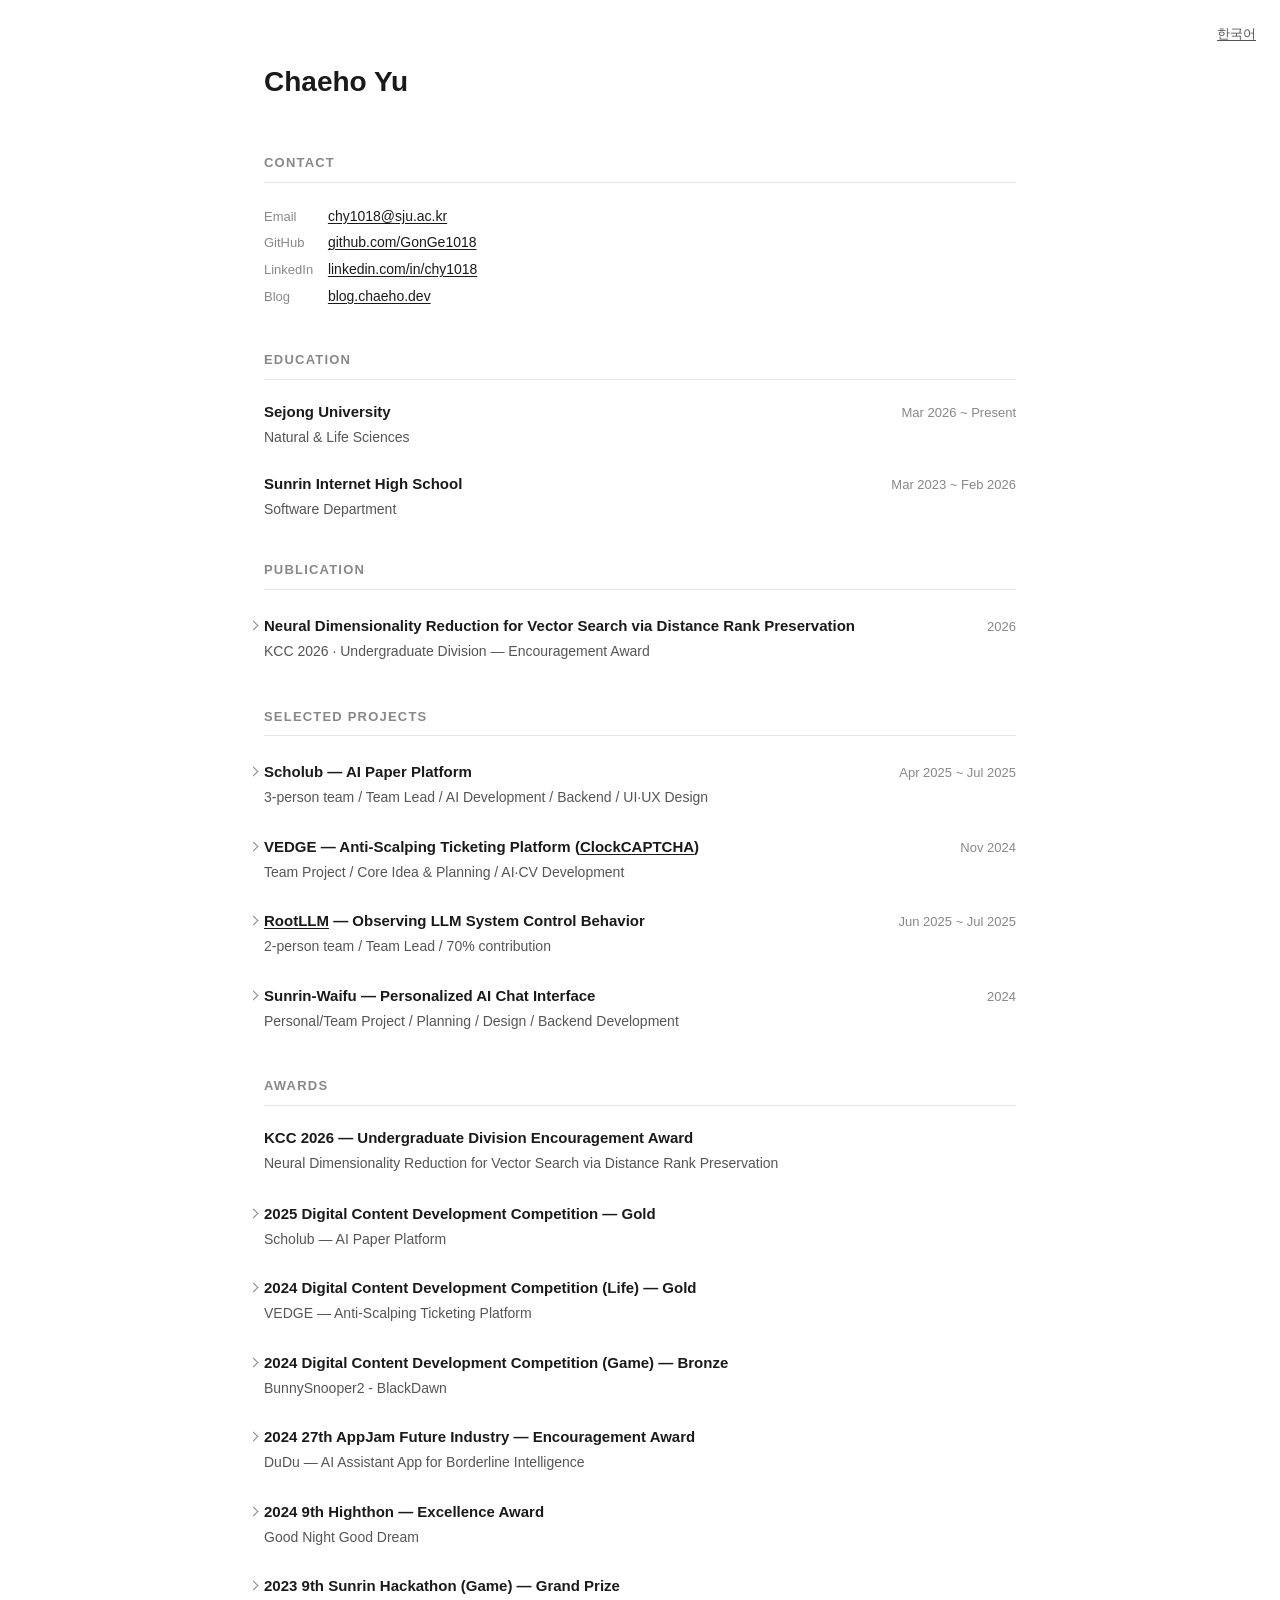
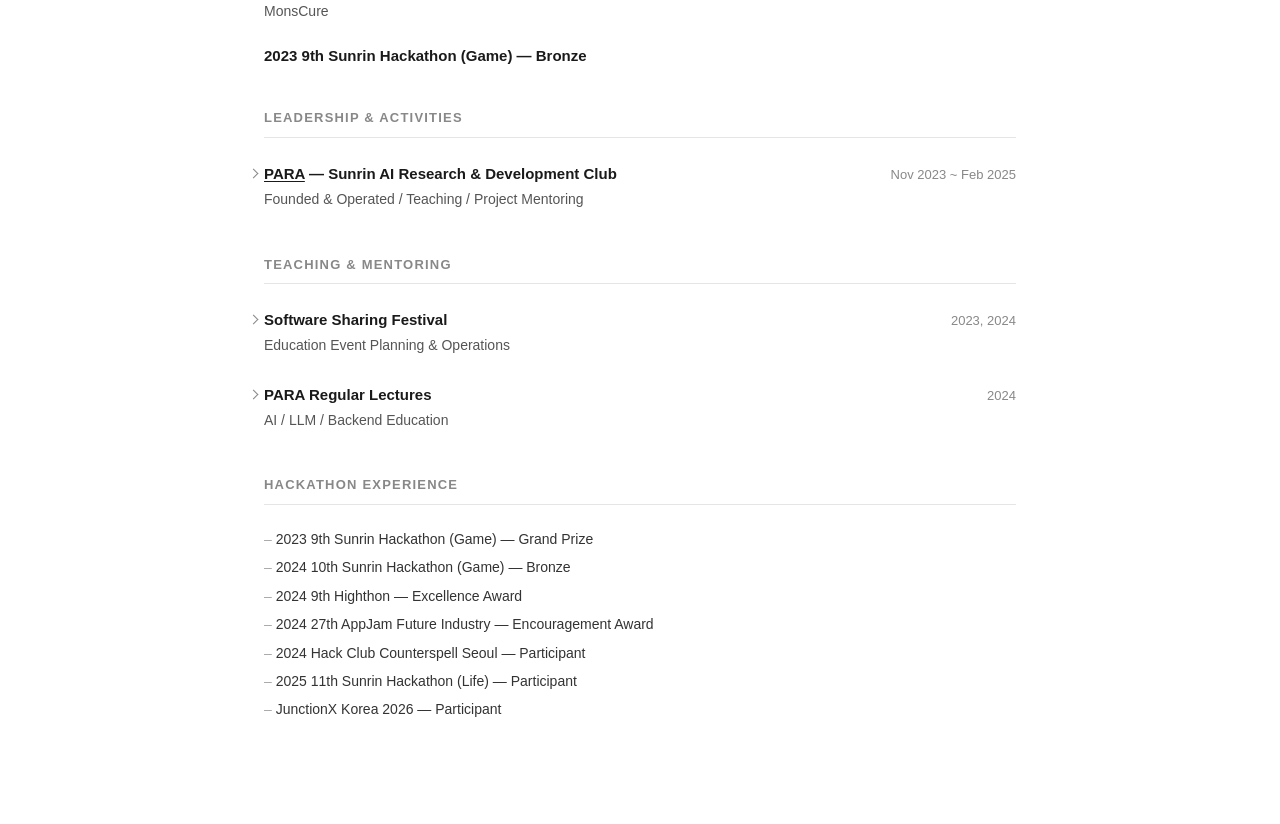
==== commit 4d9c1692: "fix: update CV contact and hackathon details" ====
--- a/en/index.html
+++ b/en/index.html
@@ -3,7 +3,7 @@
 <head>
   <meta charset="UTF-8">
   <meta name="viewport" content="width=device-width, initial-scale=1.0">
-  <title>Chaeho Yu — AI · Backend Developer</title>
+  <title>Chaeho Yu</title>
   <link rel="stylesheet" href="../style.css">
 </head>
 <body>
@@ -11,13 +11,12 @@
 
   <header>
     <h1>Chaeho Yu</h1>
-    <p class="subtitle">AI · Backend Developer</p>
   </header>
 
   <section>
     <h2>Contact</h2>
     <ul class="contact-list">
-      <li><span>Email</span> <a href="mailto:cjy1018@sju.ac.kr">cjy1018@sju.ac.kr</a></li>
+      <li><span>Email</span> <a href="mailto:chy1018@sju.ac.kr">chy1018@sju.ac.kr</a></li>
       <li><span>GitHub</span> <a href="https://github.com/GonGe1018">github.com/GonGe1018</a></li>
       <li><span>LinkedIn</span> <a href="https://www.linkedin.com/in/chy1018/">linkedin.com/in/chy1018</a></li>
       <li><span>Blog</span> <a href="https://blog.chaeho.dev">blog.chaeho.dev</a></li>
@@ -213,7 +212,6 @@
 
   <section>
     <h2>Hackathon Experience</h2>
-    <p class="desc" style="margin-bottom: 12px;">Participated in 6 hackathons, delivering game development, AI services, web services, and backend systems within strict time constraints.</p>
     <ul class="plain">
       <li>2023 9th Sunrin Hackathon (Game) — Grand Prize</li>
       <li>2024 10th Sunrin Hackathon (Game) — Bronze</li>
@@ -221,6 +219,7 @@
       <li>2024 27th AppJam Future Industry — Encouragement Award</li>
       <li>2024 Hack Club Counterspell Seoul — Participant</li>
       <li>2025 11th Sunrin Hackathon (Life) — Participant</li>
+      <li>JunctionX Korea 2026 — Participant</li>
     </ul>
   </section>
 
--- a/style.css
+++ b/style.css
@@ -86,11 +86,17 @@
   gap: 4px;
 }
 
-.entry-header h3 {
+.entry-header h3,
+.entry-title {
   font-size: 15px;
   font-weight: 600;
 }
 
+.entry-title {
+  flex: 1;
+  min-width: 0;
+}
+
 .entry-header .date {
   font-size: 13px;
   color: #888;
@@ -98,6 +104,7 @@
 }
 
 .entry .role {
+  display: block;
   font-size: 14px;
   color: #555;
   margin-top: 2px;
@@ -108,6 +115,50 @@
   color: #333;
   margin-top: 6px;
   line-height: 1.65;
+}
+
+.entry-details {
+  margin-bottom: 18px;
+}
+
+.entry-details summary {
+  display: block;
+  position: relative;
+  min-height: 44px;
+  margin-left: -14px;
+  padding: 4px 0 4px 14px;
+  color: #1a1a1a;
+  cursor: pointer;
+  list-style: none;
+}
+
+.entry-details summary::before {
+  content: "";
+  position: absolute;
+  top: 12px;
+  left: 0;
+  width: 6px;
+  height: 6px;
+  border-right: 1px solid #888;
+  border-bottom: 1px solid #888;
+  transform: rotate(-45deg);
+}
+
+.entry-details summary::-webkit-details-marker {
+  display: none;
+}
+
+.entry-details summary:hover {
+  background: #f7f7f7;
+}
+
+.entry-details summary:focus-visible {
+  outline: 2px solid #555;
+  outline-offset: 4px;
+}
+
+.entry-details[open] summary::before {
+  transform: rotate(45deg);
 }
 
 .skills-grid {
